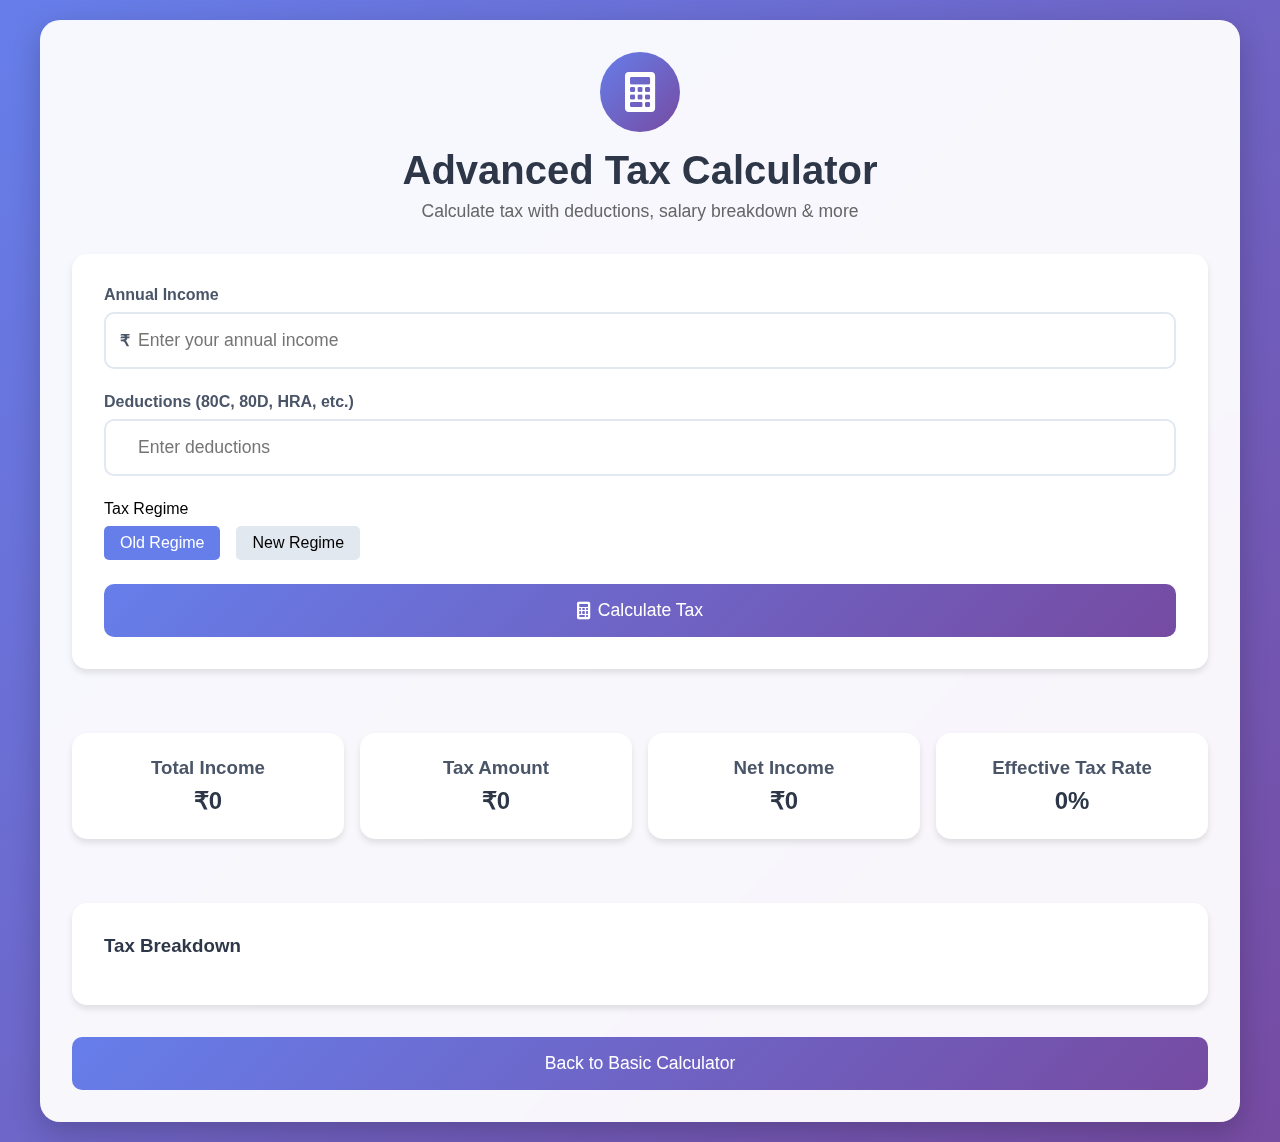
==== advanced.html @ 51780176 "New advance feature of tax calxcultion is added" ====
<!DOCTYPE html>
<html lang="en">
<head>
    <meta charset="UTF-8">
    <meta name="viewport" content="width=device-width, initial-scale=1.0">
    <title>Advanced Tax Calculator</title>
    <link rel="stylesheet" href="styles.css">
    <link rel="stylesheet" href="https://cdnjs.cloudflare.com/ajax/libs/font-awesome/6.0.0/css/all.min.css">
</head>
<body>
    <div class="wrapper">
        <div class="tax-calculator">
            <div class="header">
                <div class="icon-wrapper">
                    <i class="fas fa-calculator"></i>
                </div>
                <h1>Advanced Tax Calculator</h1>
                <p class="subtitle">Calculate tax with deductions, salary breakdown & more</p>
            </div>

            <div class="calculator-body">
                <div class="input-section">
                    <div class="input-group">
                        <label for="income">Annual Income</label>
                        <div class="input-wrapper">
                            <span class="currency">₹</span>
                            <input type="number" id="income" placeholder="Enter your annual income">
                        </div>
                    </div>

                    <div class="input-group">
                        <label for="deductions">Deductions (80C, 80D, HRA, etc.)</label>
                        <input type="number" id="deductions" placeholder="Enter deductions">
                    </div>

                    <div class="tax-year-selector">
                        <label>Tax Regime</label>
                        <div class="radio-group">
                            <input type="radio" id="oldRegime" name="taxRegime" value="old" checked>
                            <label for="oldRegime">Old Regime</label>
                            <input type="radio" id="newRegime" name="taxRegime" value="new">
                            <label for="newRegime">New Regime</label>
                        </div>
                    </div>

                    <button id="calculateBtn" class="calculate-btn">
                        <i class="fas fa-calculator"></i>
                        Calculate Tax
                    </button>
                </div>

                <div class="result-section" id="resultSection">
                    <div class="result-card total-income">
                        <h3>Total Income</h3>
                        <p id="displayIncome">₹0</p>
                    </div>
                    <div class="result-card tax-amount">
                        <h3>Tax Amount</h3>
                        <p id="totalTax">₹0</p>
                    </div>
                    <div class="result-card net-income">
                        <h3>Net Income</h3>
                        <p id="netIncome">₹0</p>
                    </div>
                    <div class="result-card effective-rate">
                        <h3>Effective Tax Rate</h3>
                        <p id="effectiveRate">0%</p>
                    </div>
                </div>

                <div class="tax-breakdown" id="taxBreakdown">
                    <h3>Tax Breakdown</h3>
                    <div class="breakdown-content"></div>
                </div>
            </div>
            
            <button onclick="window.location.href='index.html'" class="calculate-btn">Back to Basic Calculator</button>
        </div>
    </div>
    <script src="advanced.js"></script>
</body>
</html>
---- styles.css ----
/* Global Styles */
* {
    margin: 0;
    padding: 0;
    box-sizing: border-box;
    font-family: 'Segoe UI', Tahoma, Geneva, Verdana, sans-serif;
}

body {
    background: linear-gradient(135deg, #667eea 0%, #764ba2 100%);
    min-height: 100vh;
    display: flex;
    justify-content: center;
    align-items: center;
    padding: 20px;
}

.wrapper {
    width: 100%;
    max-width: 1200px;
    margin: 0 auto;
}

.tax-calculator {
    background: rgba(255, 255, 255, 0.95);
    border-radius: 20px;
    box-shadow: 0 10px 30px rgba(0, 0, 0, 0.2);
    padding: 2rem;
    backdrop-filter: blur(10px);
}

/* Header Styles */
.header {
    text-align: center;
    margin-bottom: 2rem;
    color: #2d3748;
}

.icon-wrapper {
    background: linear-gradient(135deg, #667eea 0%, #764ba2 100%);
    width: 80px;
    height: 80px;
    border-radius: 50%;
    display: flex;
    align-items: center;
    justify-content: center;
    margin: 0 auto 1rem;
}

.icon-wrapper i {
    font-size: 2.5rem;
    color: white;
}

.header h1 {
    font-size: 2.5rem;
    margin-bottom: 0.5rem;
}

.subtitle {
    color: #666;
    font-size: 1.1rem;
}

/* Calculator Body */
.calculator-body {
    display: grid;
    gap: 2rem;
    margin-bottom: 2rem;
}

/* Input Section */
.input-section {
    background: white;
    padding: 2rem;
    border-radius: 15px;
    box-shadow: 0 4px 6px rgba(0, 0, 0, 0.1);
}

.input-group {
    margin-bottom: 1.5rem;
}

.input-group label {
    display: block;
    margin-bottom: 0.5rem;
    color: #4a5568;
    font-weight: 600;
}

.input-wrapper {
    position: relative;
    display: flex;
    align-items: center;
}

.currency {
    position: absolute;
    left: 1rem;
    color: #4a5568;
    font-weight: 600;
}

input[type="number"] {
    width: 100%;
    padding: 1rem 1rem 1rem 2rem;
    border: 2px solid #e2e8f0;
    border-radius: 10px;
    font-size: 1.1rem;
    transition: border-color 0.3s ease;
}

input[type="number"]:focus {
    outline: none;
    border-color: #667eea;
}

/* Tax Year Selector */
.tax-year-selector {
    margin-bottom: 1.5rem;
}

.radio-group {
    display: flex;
    gap: 1rem;
    margin-top: 0.5rem;
}

.radio-group input[type="radio"] {
    display: none;
}

.radio-group label {
    padding: 0.5rem 1rem;
    background: #e2e8f0;
    border-radius: 5px;
    cursor: pointer;
    transition: all 0.3s ease;
}

.radio-group input[type="radio"]:checked + label {
    background: #667eea;
    color: white;
}

/* Calculate Button */
.calculate-btn {
    width: 100%;
    padding: 1rem;
    background: linear-gradient(135deg, #667eea 0%, #764ba2 100%);
    color: white;
    border: none;
    border-radius: 10px;
    font-size: 1.1rem;
    cursor: pointer;
    transition: transform 0.3s ease;
    display: flex;
    align-items: center;
    justify-content: center;
    gap: 0.5rem;
}

.calculate-btn:hover {
    transform: translateY(-2px);
}

/* Result Section */
.result-section {
    display: grid;
    grid-template-columns: repeat(auto-fit, minmax(250px, 1fr));
    gap: 1rem;
    margin-top: 2rem;
}

.result-card {
    background: white;
    padding: 1.5rem;
    border-radius: 15px;
    text-align: center;
    box-shadow: 0 4px 6px rgba(0, 0, 0, 0.1);
    transition: transform 0.3s ease;
}

.result-card:hover {
    transform: translateY(-5px);
}

.result-icon {
    width: 50px;
    height: 50px;
    background: linear-gradient(135deg, #667eea 0%, #764ba2 100%);
    border-radius: 50%;
    display: flex;
    align-items: center;
    justify-content: center;
    margin: 0 auto 1rem;
}

.result-icon i {
    color: white;
    font-size: 1.5rem;
}

.result-card h3 {
    color: #4a5568;
    margin-bottom: 0.5rem;
}

.result-card p {
    font-size: 1.5rem;
    font-weight: 600;
    color: #2d3748;
}

/* Tax Breakdown */
.tax-breakdown {
    background: white;
    padding: 2rem;
    border-radius: 15px;
    margin-top: 2rem;
    box-shadow: 0 4px 6px rgba(0, 0, 0, 0.1);
}

.tax-breakdown h3 {
    color: #2d3748;
    margin-bottom: 1rem;
}

.breakdown-content {
    display: flex;
    flex-direction: column;
    gap: 1rem;
}

.breakdown-item {
    display: flex;
    justify-content: space-between;
    padding: 1rem;
    background: #f7fafc;
    border-radius: 8px;
}

/* Tax Slabs Information */
.tax-slabs-info {
    background: white;
    padding: 2rem;
    border-radius: 15px;
    margin-top: 2rem;
    box-shadow: 0 4px 6px rgba(0, 0, 0, 0.1);
}

.tax-slabs-info h3 {
    color: #2d3748;
    margin-bottom: 1rem;
}

.slab {
    display: flex;
    justify-content: space-between;
    padding: 1rem;
    border-bottom: 1px solid #e2e8f0;
}

.slab:last-child {
    border-bottom: none;
}

.slab-range {
    color: #4a5568;
}

.slab-rate {
    font-weight: 600;
    color: #2d3748;
}

/* Responsive Design */
@media (max-width: 768px) {
    .tax-calculator {
        padding: 1rem;
    }

    .header h1 {
        font-size: 2rem;
    }

    .result-section {
        grid-template-columns: 1fr;
    }
}
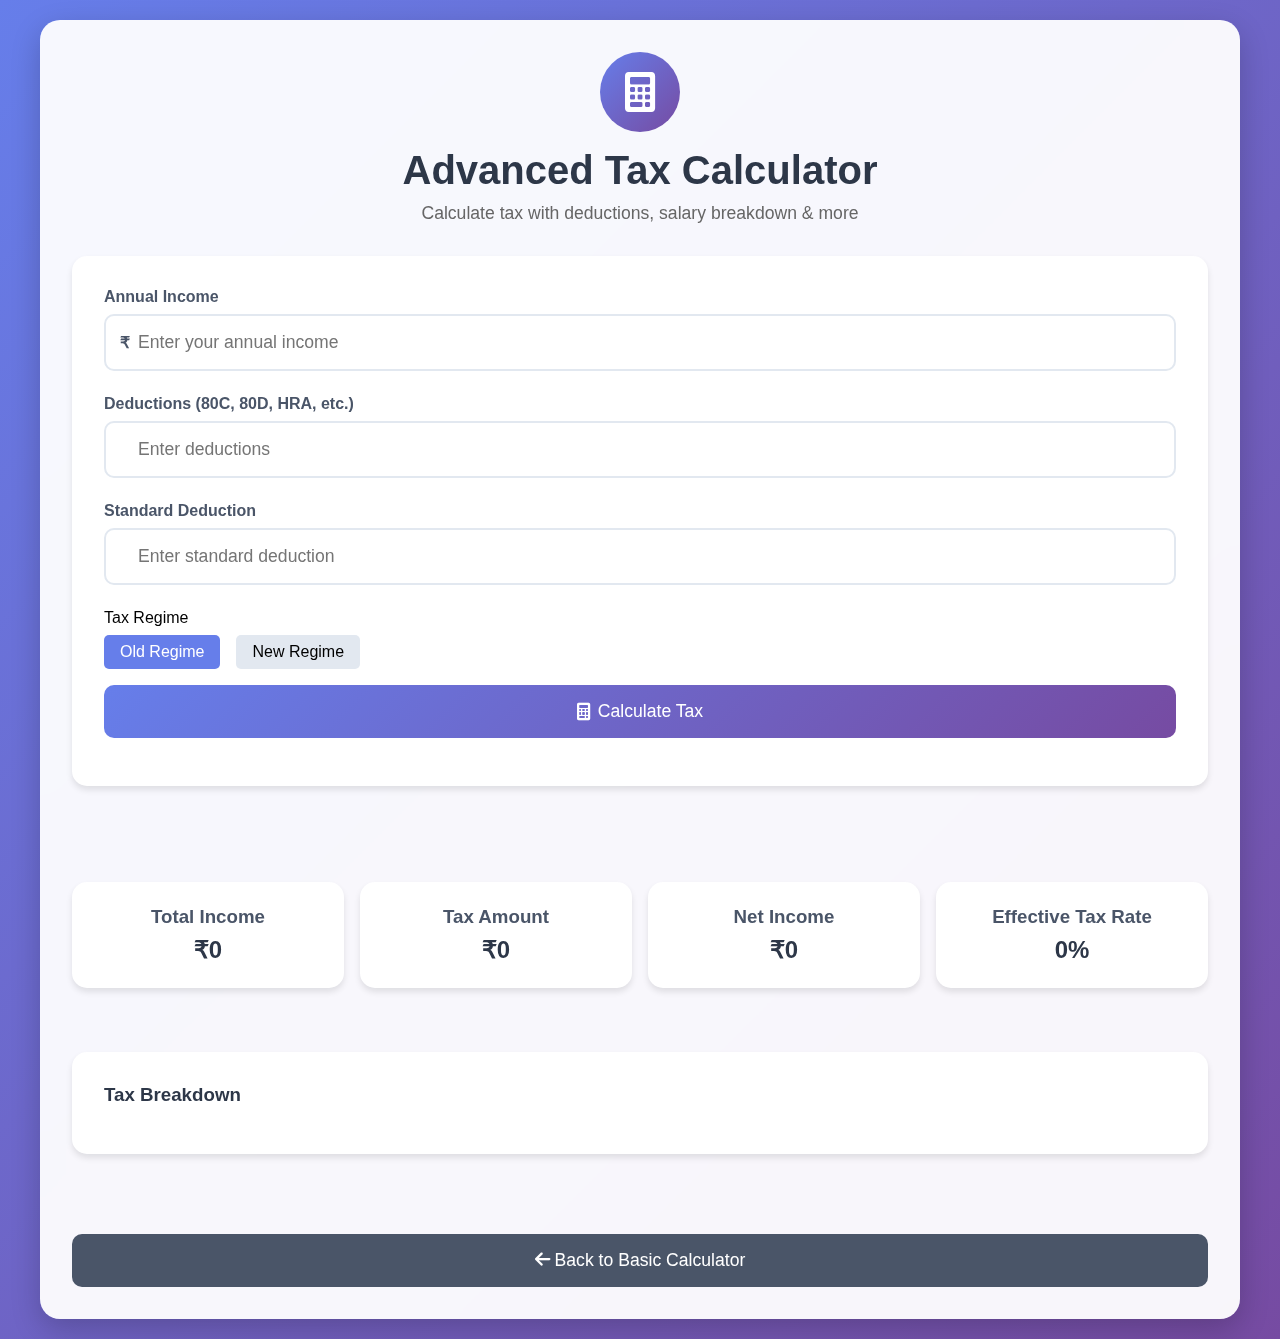
==== commit a73f10a9: "file version 1 is completed" ====
--- a/advanced.html
+++ b/advanced.html
@@ -31,6 +31,10 @@
                     <div class="input-group">
                         <label for="deductions">Deductions (80C, 80D, HRA, etc.)</label>
                         <input type="number" id="deductions" placeholder="Enter deductions">
+                    </div>
+                    <div class="input-group">
+                        <label for="standardDeductions">Standard Deduction</label>
+                        <input type="number" id="standardDeductions" placeholder="Enter standard deduction">
                     </div>
 
                     <div class="tax-year-selector">
@@ -74,7 +78,10 @@
                 </div>
             </div>
             
-            <button onclick="window.location.href='index.html'" class="calculate-btn">Back to Basic Calculator</button>
+            <button onclick="window.location.href='index.html'" class="back-button">
+                <i class="fas fa-arrow-left"></i>
+                Back to Basic Calculator
+            </button>
         </div>
     </div>
     <script src="advanced.js"></script>
--- a/styles.css
+++ b/styles.css
@@ -29,6 +29,12 @@
     backdrop-filter: blur(10px);
 }
 
+/* Add this new CSS for the advanced calculator */
+.tax-calculator .calculate-btn {
+    width: 100%;
+    margin-bottom: 1rem;
+}
+
 /* Header Styles */
 .header {
     text-align: center;
@@ -58,15 +64,16 @@
 }
 
 .subtitle {
+    margin-top: 10px; 
+    font-size: 1.1rem;
     color: #666;
-    font-size: 1.1rem;
 }
 
 /* Calculator Body */
 .calculator-body {
     display: grid;
     gap: 2rem;
-    margin-bottom: 2rem;
+    margin-bottom: 1rem;  /* Reduced from 2rem to 1rem */
 }
 
 /* Input Section */
@@ -75,6 +82,7 @@
     padding: 2rem;
     border-radius: 15px;
     box-shadow: 0 4px 6px rgba(0, 0, 0, 0.1);
+    margin-bottom: 2rem;  /* Increased from 1rem */
 }
 
 .input-group {
@@ -115,8 +123,8 @@
     border-color: #667eea;
 }
 
-/* Tax Year Selector */
-.tax-year-selector {
+/* Tax Regime Selector */
+.tax-regime-selector {
     margin-bottom: 1.5rem;
 }
 
@@ -143,6 +151,42 @@
     color: white;
 }
 
+/* Tax Regime Tabs */
+.tax-regime-tabs {
+    margin-top: 2rem;  /* Increased from 1rem */
+    padding-top: 1rem; /* Added padding */
+    border-top: 1px solid #e2e8f0; /* Added separator */
+}
+
+.tab-headers {
+    display: flex;
+    gap: 1rem;
+    margin-bottom: 1rem;
+}
+
+.tab-btn {
+    padding: 0.5rem 1rem;
+    border: none;
+    background: #e2e8f0;
+    border-radius: 5px;
+    cursor: pointer;
+    font-weight: 600;
+    transition: all 0.3s ease;
+}
+
+.tab-btn.active {
+    background: #667eea;
+    color: white;
+}
+
+.regime-slabs {
+    display: none;
+}
+
+.regime-slabs.active {
+    display: block;
+}
+
 /* Calculate Button */
 .calculate-btn {
     width: 100%;
@@ -158,9 +202,48 @@
     align-items: center;
     justify-content: center;
     gap: 0.5rem;
+    margin-bottom: 2rem; /* Increased from 1rem */
+    margin-top: 1rem; /* Added margin-top */
 }
 
 .calculate-btn:hover {
+    transform: translateY(-2px);
+}
+
+/* Add specific styling for advanced calculator back button */
+.tax-calculator .back-button {
+    margin-top: 2rem;
+    width: 100%;
+    padding: 1rem;
+    background: #4a5568;
+    color: white;
+    border: none;
+    border-radius: 10px;
+    font-size: 1.1rem;
+    cursor: pointer;
+    transition: transform 0.3s ease;
+}
+
+.tax-calculator .back-button:hover {
+    transform: translateY(-2px);
+    background: #2d3748;
+}
+
+/* Back Button */
+.back-button {
+    width: 100%;
+    padding: 1rem;
+    background: linear-gradient(135deg, #667eea 0%, #764ba2 100%); /* Changed back to original gradient */
+    color: white;
+    border: none;
+    border-radius: 10px;
+    font-size: 1.1rem;
+    cursor: pointer;
+    transition: transform 0.3s ease;
+    margin-top: 2rem;
+}
+
+.back-button:hover {
     transform: translateY(-2px);
 }
 
@@ -218,6 +301,7 @@
     padding: 2rem;
     border-radius: 15px;
     margin-top: 2rem;
+    margin-bottom: 2rem; /* Added margin-bottom */
     box-shadow: 0 4px 6px rgba(0, 0, 0, 0.1);
 }
 
@@ -281,10 +365,36 @@
     }
 
     .header h1 {
-        font-size: 2rem;
+        font-size: 2.5rem;
+        margin-bottom: 15px; 
     }
 
     .result-section {
         grid-template-columns: 1fr;
     }
+}
+
+.advanced-btn-container {
+    display: flex;
+    justify-content: flex-end;
+    margin-top: -60px; /* Move button higher */
+    margin-right: 10px; /* Adjust spacing */
+}
+
+.advanced-btn {
+    background: linear-gradient(135deg, #ff7eb3 0%, #ff758c 100%);
+    color: white;
+    border: none;
+    padding: 12px 20px;
+    font-size: 1.2rem;
+    font-weight: bold;
+    border-radius: 10px;
+    cursor: pointer;
+    transition: transform 0.3s ease, box-shadow 0.3s ease;
+    box-shadow: 0 4px 8px rgba(0, 0, 0, 0.2);
+}
+
+.advanced-btn:hover {
+    transform: translateY(-3px);
+    box-shadow: 0 6px 12px rgba(0, 0, 0, 0.3);
 }